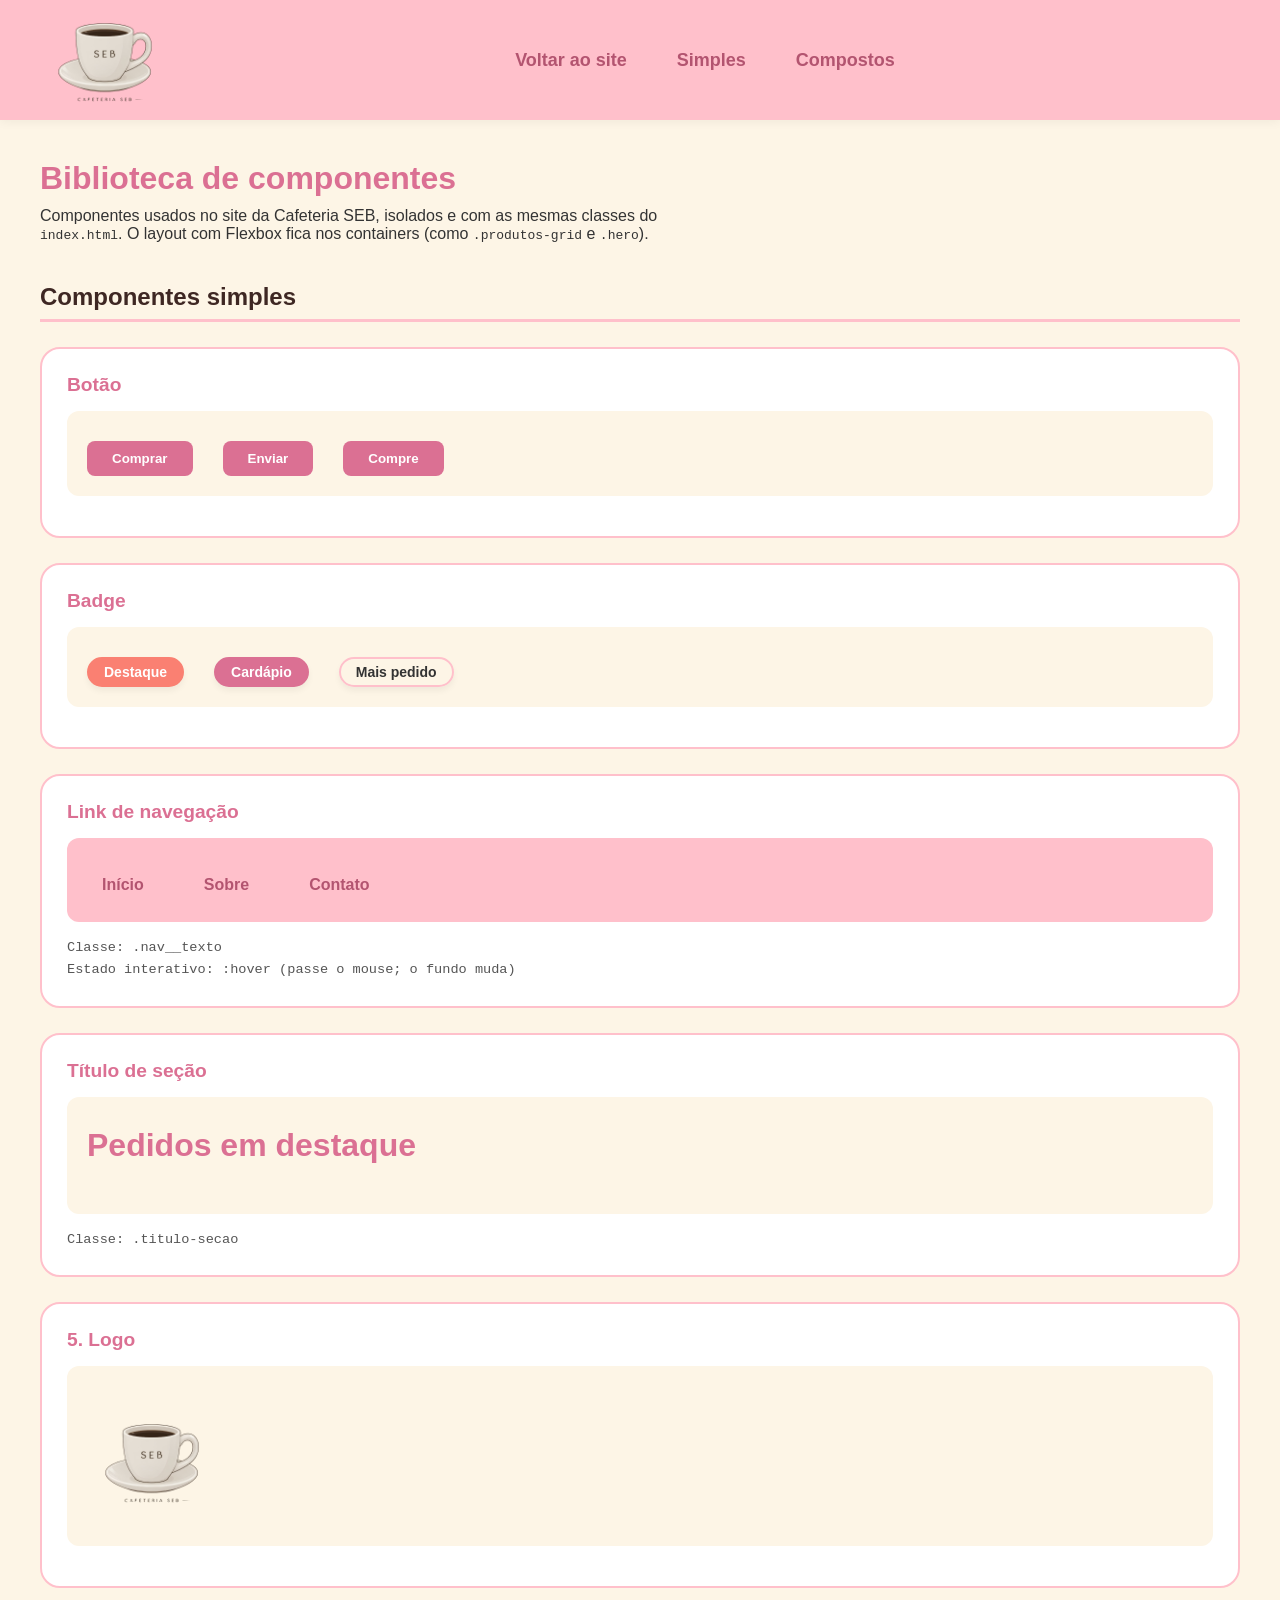
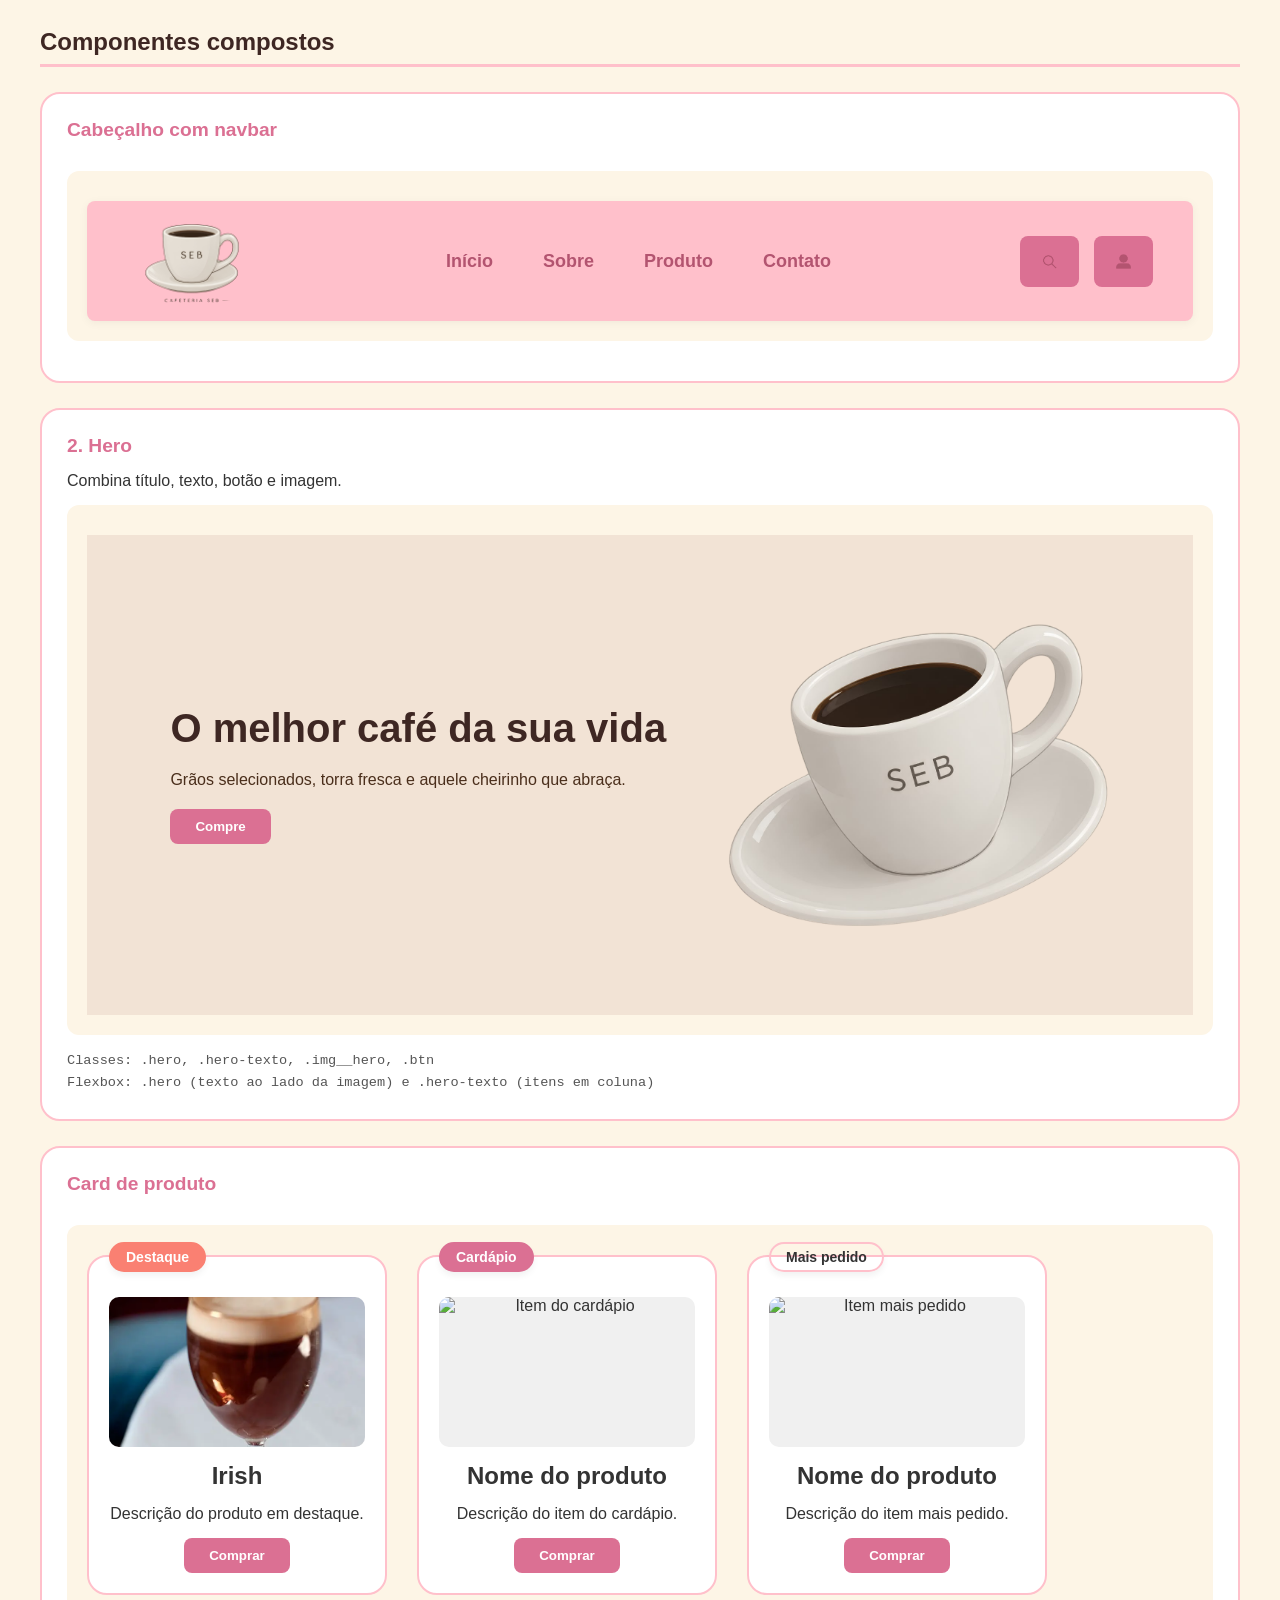
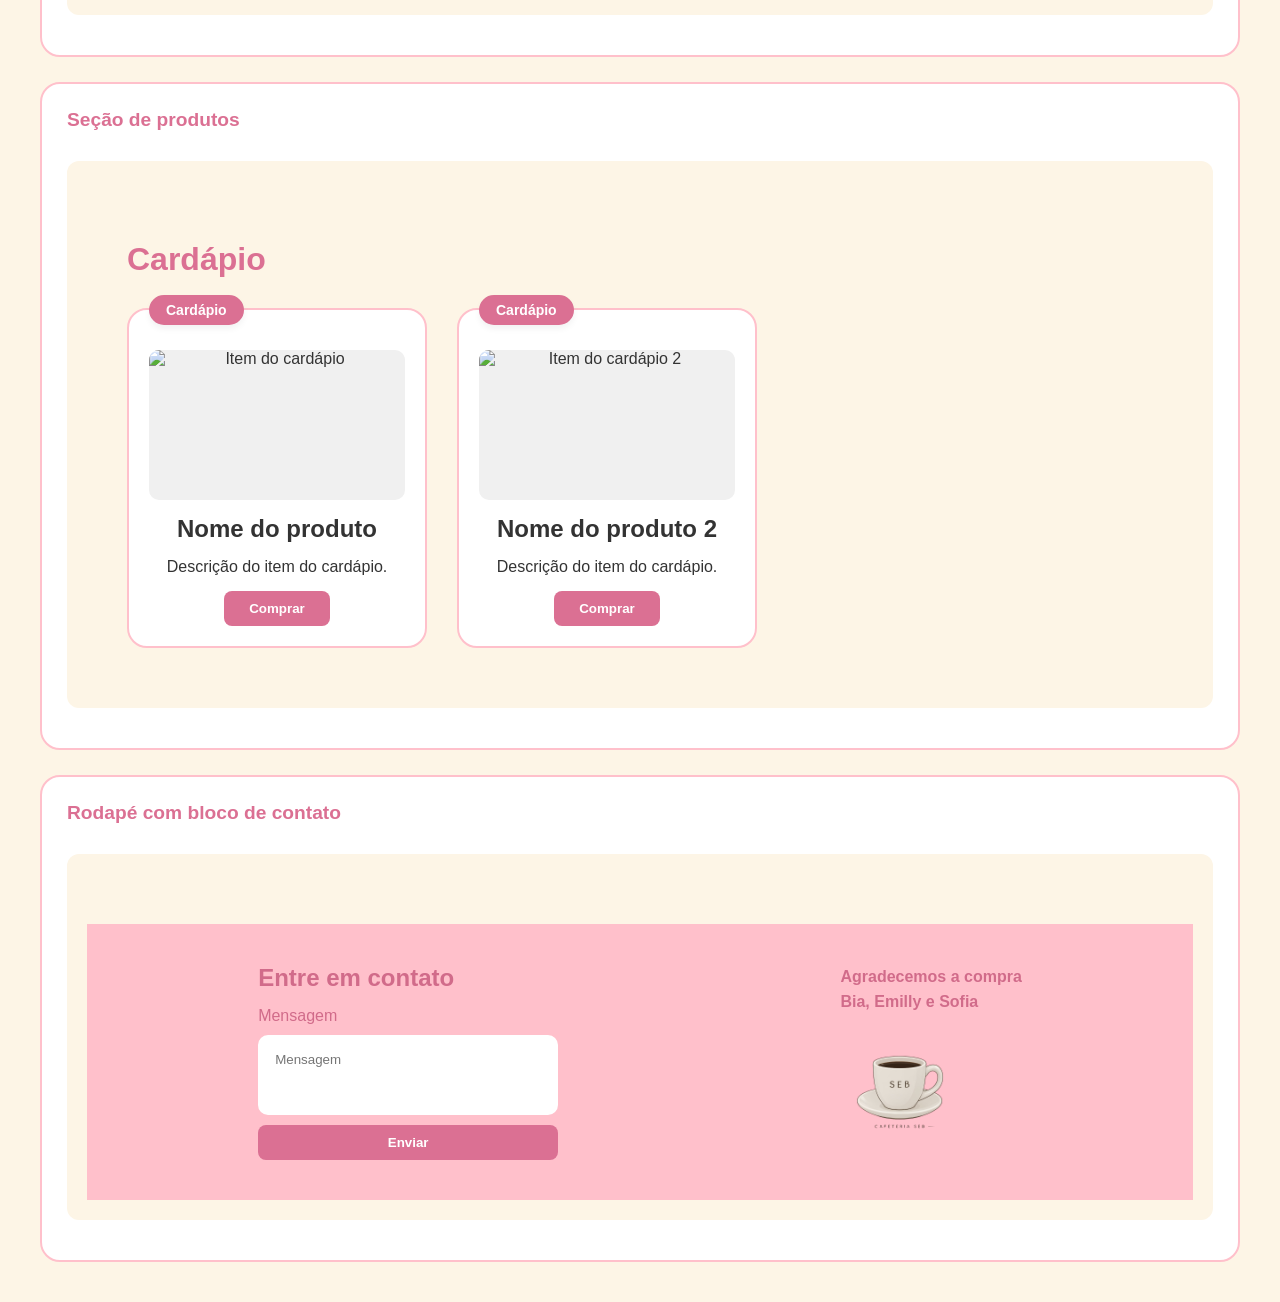
==== componentes.html @ c843b7af "componentes" ====
<!DOCTYPE html>
<html lang="pt-BR">
<head>
<meta charset="UTF-8">
<meta name="viewport" content="width=device-width, initial-scale=1">
<title>Componentes — Cafeteria SEB</title>
<link rel="stylesheet" href="style.css">
<link rel="stylesheet" href="componentes.css">
</head>
<body>

<header class="cabecalho">
    <div>
        <img src="foto_logo.png" alt="Logo da Cafeteria SEB" class="img__nav_bar">
    </div>
  <nav class="navbar">
    <ul>
      <li><a href="index.html" class="nav__texto">Voltar ao site</a></li>
      <li><a href="#simples" class="nav__texto">Simples</a></li>
      <li><a href="#compostos" class="nav__texto">Compostos</a></li>
    </ul>
  </nav>
  <div></div>
</header>

<main class="vitrine">

  <section class="vitrine__intro">
    <h1 class="vitrine__titulo">Biblioteca de componentes</h1>
    <p>Componentes usados no site da Cafeteria SEB, isolados e com as mesmas classes do <code>index.html</code>. O layout com Flexbox fica nos containers (como <code>.produtos-grid</code> e <code>.hero</code>).</p>
  </section>

  <section class="vitrine__grupo" id="simples">
    <h2 class="vitrine__subtitulo">Componentes simples</h2>

    <article class="vitrine__bloco">
      <h3 class="vitrine__nome">Botão</h3>
      <div class="vitrine__demo">
        <button type="button" class="btn">Comprar</button>
        <button type="button" class="btn">Enviar</button>
        <button type="button" class="btn">Compre</button>
      </div>
      <p class="vitrine__classes">
    
      </p>
    </article>

    <article class="vitrine__bloco">
      <h3 class="vitrine__nome">Badge</h3>
      <div class="vitrine__demo">
        <span class="badge badge--destaque vitrine__badge">Destaque</span>
        <span class="badge badge--cardapio vitrine__badge">Cardápio</span>
        <span class="badge badge--mais_pedido vitrine__badge">Mais pedido</span>
      </div>
      <p class="vitrine__classes">
       
      </p>
    </article>

    <article class="vitrine__bloco">
      <h3 class="vitrine__nome">Link de navegação</h3>
      <div class="vitrine__demo vitrine__demo--rosa">
        <a href="#simples" class="nav__texto">Início</a>
        <a href="#simples" class="nav__texto">Sobre</a>
        <a href="#simples" class="nav__texto">Contato</a>
      </div>
      <p class="vitrine__classes">
        Classe: .nav__texto<br>
        Estado interativo: :hover (passe o mouse; o fundo muda)
      </p>
    </article>

    <article class="vitrine__bloco">
      <h3 class="vitrine__nome">Título de seção</h3>
      <div class="vitrine__demo">
        <h2 class="titulo-secao">Pedidos em destaque</h2>
      </div>
      <p class="vitrine__classes">
        Classe: .titulo-secao
      </p>
    </article>

    <article class="vitrine__bloco">
      <h3 class="vitrine__nome">5. Logo</h3>
      <div class="vitrine__demo">
        <img src="foto_logo.png" alt="Logo da Cafeteria SEB" class="img__nav_bar">
      </div>
      <p class="vitrine__classes">

      </p>
    </article>
  </section>

  <section class="vitrine__grupo" id="compostos">
    <h2 class="vitrine__subtitulo">Componentes compostos</h2>

    <article class="vitrine__bloco">
      <h3 class="vitrine__nome">Cabeçalho com navbar</h3>
      <p></p>
      <div class="vitrine__demo vitrine__demo--coluna">
        <div class="cabecalho vitrine__estatico">
            <div>
                <img src="foto_logo.png" alt="Logo da Cafeteria SEB" class="img__nav_bar">
            </div>
          <nav class="navbar">
            <ul>
              <li><a href="#compostos" class="nav__texto">Início</a></li>
              <li><a href="#compostos" class="nav__texto">Sobre</a></li>
              <li><a href="#compostos" class="nav__texto">Produto</a></li>
              <li><a href="#compostos" class="nav__texto">Contato</a></li>
            </ul>
          </nav>
          <div>
            <button type="button" class="btn"><img src="foto_lupa.png" alt="Buscar"></button>
            <button type="button" class="btn"><img src="foto_avatar.png" alt="Minha conta"></button>
          </div>
        </div>
      </div>
      <p class="vitrine__classes">

      </p>
    </article>

    <article class="vitrine__bloco">
      <h3 class="vitrine__nome">2. Hero</h3>
      <p>Combina título, texto, botão e imagem.</p>
      <div class="vitrine__demo vitrine__demo--coluna">
        <section class="hero">
          <div class="hero-texto">
            <h1>O melhor café da sua vida</h1>
            <p>Grãos selecionados, torra fresca e aquele cheirinho que abraça.</p>
            <button type="button" class="btn">Compre</button>
          </div>
          <img src="foto_hero.png" alt="Xícara de café SEB" class="img__hero">
        </section>
      </div>
      <p class="vitrine__classes">
        Classes: .hero, .hero-texto, .img__hero, .btn<br>
        Flexbox: .hero (texto ao lado da imagem) e .hero-texto (itens em coluna)
      </p>
    </article>

    <article class="vitrine__bloco">
      <h3 class="vitrine__nome">Card de produto</h3>
      <p></p>
      <div class="vitrine__demo">
        <article class="card">
          <span class="badge badge--destaque">Destaque</span>
          <img src="cafe-irish.webp" alt="Café Irish">
          <h2>Irish</h2>
          <p>Descrição do produto em destaque.</p>
          <button type="button" class="btn">Comprar</button>
        </article>

        <article class="card">
          <span class="badge badge--cardapio">Cardápio</span>
          <img src="cardapio.jpg" alt="Item do cardápio">
          <h2>Nome do produto</h2>
          <p>Descrição do item do cardápio.</p>
          <button type="button" class="btn">Comprar</button>
        </article>

        <article class="card">
          <span class="badge badge--mais_pedido">Mais pedido</span>
          <img src="cardapio.jpg" alt="Item mais pedido">
          <h2>Nome do produto</h2>
          <p>Descrição do item mais pedido.</p>
          <button type="button" class="btn">Comprar</button>
        </article>
      </div>
      <p class="vitrine__classes">
        
      </p>
    </article>

    <article class="vitrine__bloco">
      <h3 class="vitrine__nome">Seção de produtos</h3>
      <p></p>
      <div class="vitrine__demo vitrine__demo--coluna">
        <section class="secao-produtos">
          <h2 class="titulo-secao">Cardápio</h2>

          <div class="produtos-grid">
            <article class="card">
              <span class="badge badge--cardapio">Cardápio</span>
              <img src="cardapio.jpg" alt="Item do cardápio">
              <h2>Nome do produto</h2>
              <p>Descrição do item do cardápio.</p>
              <button type="button" class="btn">Comprar</button>
            </article>

            <article class="card">
              <span class="badge badge--cardapio">Cardápio</span>
              <img src="cardapio.jpg" alt="Item do cardápio 2">
              <h2>Nome do produto 2</h2>
              <p>Descrição do item do cardápio.</p>
              <button type="button" class="btn">Comprar</button>
            </article>
          </div>
        </section>
      </div>
      <p class="vitrine__classes">
      </p>
    </article>

    <article class="vitrine__bloco">
      <h3 class="vitrine__nome">Rodapé com bloco de contato</h3>
      <p></p>
      <div class="vitrine__demo vitrine__demo--coluna">
        <footer>
          <section>
            <h2>Entre em contato</h2>
            <form onsubmit="return false">
              <label for="msg-demo">Mensagem</label>
              <textarea id="msg-demo" placeholder="Mensagem"></textarea>
              <button type="button" class="btn">Enviar</button>
            </form>
          </section>

          <div>
            <p>Agradecemos a compra<br>Bia, Emilly e Sofia</p>
            <img src="foto_logo.png" alt="Logo da Cafeteria SEB">
          </div>
        </footer>
      </div>
      <p class="vitrine__classes">
      </p>
    </article>
  </section>

</main>

</body>
</html>
---- style.css ----
/* PARTE INICIAL DO SITE */
body {
    background-color: #fdf5e6;
    font-family: 'Poppins', sans-serif;
    color: #333;
}

* {
    margin: 0;
    padding: 0;
    text-decoration: none;
    list-style-type: none;
    box-sizing: border-box;
}

.cabecalho {
    font-size: 18px;
    height: 120px;
    width: 100%;
    background-color: pink;
    display: flex;
    align-items: center;
    justify-content: space-between;
    padding: 0 40px;
    position: sticky;
    top: 0;
    z-index: 1000;
    box-shadow: 0 2px 10px rgba(0,0,0,0.05);
}

.navbar ul{
    display: flex;
    flex-direction: row;
    align-items: center;
    gap: 20px;
}

.nav__texto {
    background-color: transparent;
    padding: 8px 15px;
    border-radius: 8px;
    color: #b35470;
    font-weight: 600;
    transition: 0.3s;
}

.nav__texto:hover {
    background-color: palevioletred;
    color: white;
}

.img__nav_bar {
    height: 130px;
    vertical-align: middle;
}

.cabecalho > div {
    display: flex;
    gap: 15px;
}

.cabecalho .btn {
    padding: 8px 12px; 
    display: flex;
    align-items: center;
    justify-content: center;
}

.cabecalho .btn img {
    width: 35px; 
    height: 35px; 
    object-fit: contain;
}

/* CONFIGURAÇÕES DO HERO */
.hero {
    width: 100%;
    min-height: 350px;
    background-color: #f2e3d5; 
    color: #4a2e1b; 
    padding: 40px;
    display: flex;
    justify-content: space-evenly;
    align-items: center;
    margin: 0;
}

.hero-texto {
    max-width: 50%;
    display: flex;
    flex-direction: column;
    gap: 20px;
    align-items: flex-start;
}

.hero-texto h1 {
    font-size: 2.5rem;
    color: #3e2723; 
}

.img__hero {
    height: 400px; 
}

/* CONFIGURAÇÕES DOS BLOCOS DE PRODUTOS */
.secao-produtos {
    padding: 50px 40px 0 40px;
    display: flex;
    flex-direction: column;
    align-items: flex-start; 
}

.titulo-secao {
    font-size: 2rem;
    color: palevioletred;
    margin-bottom: 30px;
    text-align: left; 
    font-weight: 600;
}

.produtos-grid {
    display: flex;
    justify-content: flex-start; 
    gap: 30px;
    padding-bottom: 40px;
    flex-wrap: wrap;
    width: 100%;
}

/* CONFIGURAÇÕES DOS CARDS */
.card {
    position: relative;
    width: 300px;
    min-height: 250px;
    background-color: white;
    border: 2px solid pink;
    border-radius: 20px;
    padding: 40px 20px 20px 20px;
    display: flex;
    flex-direction: column;
    align-items: center;
    text-align: center;
    gap: 15px;
    transition: 0.3s;
}

.card:hover {
    transform: translateY(-5px);
    box-shadow: 0 10px 20px rgba(0,0,0,0.05);
}

.card img {
    width: 100%;
    height: 150px;
    object-fit: cover;
    border-radius: 10px;
    background-color: #f0f0f0;
}

/* CONFIGURAÇÕES DOS BADGES */
.badge {
    position: absolute;
    top: -15px;
    left: 20px;
    padding: 5px 15px;
    border-radius: 20px;
    border: 2px solid pink;
    font-weight: 600;
    font-size: 14px;
    box-shadow: 0 4px 6px rgba(0,0,0,0.05);
}

.badge--destaque {
    background-color: salmon;
    color: white;
    border-color: salmon;
}

.badge--cardapio {
    background-color: palevioletred;
    color: white;
    border-color: palevioletred;
}

.badge--mais-pedido {
    background-color: rgb(230, 173, 65);
    color: white;
    border-color: rgb(230, 173, 65);
}

/* CONFIGURAÇÕES DOS BOTÕES */
.btn {
    padding: 10px 25px;
    border-radius: 8px;
    background-color: palevioletred;
    color: white;
    border: none;
    cursor: pointer;
    font-weight: 600;
    font-family: 'Poppins', sans-serif;
    transition: 0.2s;
}

.btn:hover {
    background-color: #d16b8a;
}

/* CONFIGURAÇÕES DO RODAPÉ */
footer {
    background-color: pink;
    padding: 40px;
    display: flex;
    justify-content: space-around;
    align-items: flex-start;
    flex-wrap: wrap;
    gap: 20px;
    margin-top: 40px;
    color: #d16b8a;
}

footer form {
    display: flex;
    flex-direction: column;
    gap: 10px;
    margin-top: 15px;
}

footer textarea {
    padding: 15px;
    border-radius: 10px;
    border: 2px solid white;
    resize: none;
    height: 80px;
    width: 300px;
    font-family: 'Poppins', sans-serif;
}

footer textarea:focus {
    outline: none;
    border-color: palevioletred;
}

footer div p {
    font-weight: 600;
    line-height: 1.6;
}

footer img {
    width: 120px;
    height: auto;
    object-fit: contain;
    margin-top: 15px;
}

/*CONFIGURAÇÕES DOS COMPONENTES*/
.vitrine {
    padding: 40px;
    display: flex;
    flex-direction: column;
    gap: 40px;
}
 
.vitrine__intro {
    max-width: 700px;
    display: flex;
    flex-direction: column;
    gap: 10px;
}
 
.vitrine__titulo {
    font-size: 2rem;
    color: palevioletred;
}
 
.vitrine__grupo {
    display: flex;
    flex-direction: column;
    gap: 25px;
    scroll-margin-top: 140px; 
}
 
.vitrine__subtitulo {
    padding-bottom: 8px;
    border-bottom: 3px solid pink;
    font-size: 1.5rem;
    color: #3e2723;
}
 
.vitrine__bloco {
    padding: 25px;
    display: flex;
    flex-direction: column;
    gap: 15px;
    background-color: white;
    border: 2px solid pink;
    border-radius: 20px;
}
 
.vitrine__nome {
    font-size: 1.2rem;
    color: palevioletred;
}
 
.vitrine__demo {
    padding: 30px 20px 20px 20px;
    display: flex;
    flex-wrap: wrap;
    align-items: flex-start;
    gap: 30px;
    background-color: #fdf5e6;
    border-radius: 12px;
}

.vitrine__demo--coluna {
    flex-direction: column;
    align-items: stretch;
}

.vitrine__demo--rosa {
    background-color: pink;
}
 
.vitrine__classes {
    font-family: monospace;
    font-size: 0.85rem;
    line-height: 1.6;
    color: #555;
}

.vitrine__estatico {
    position: static;
    border-radius: 8px;
}

.vitrine__badge {
    position: static;
}
 
@media (max-width: 700px) {
    .vitrine {
        padding: 20px;
    }
}
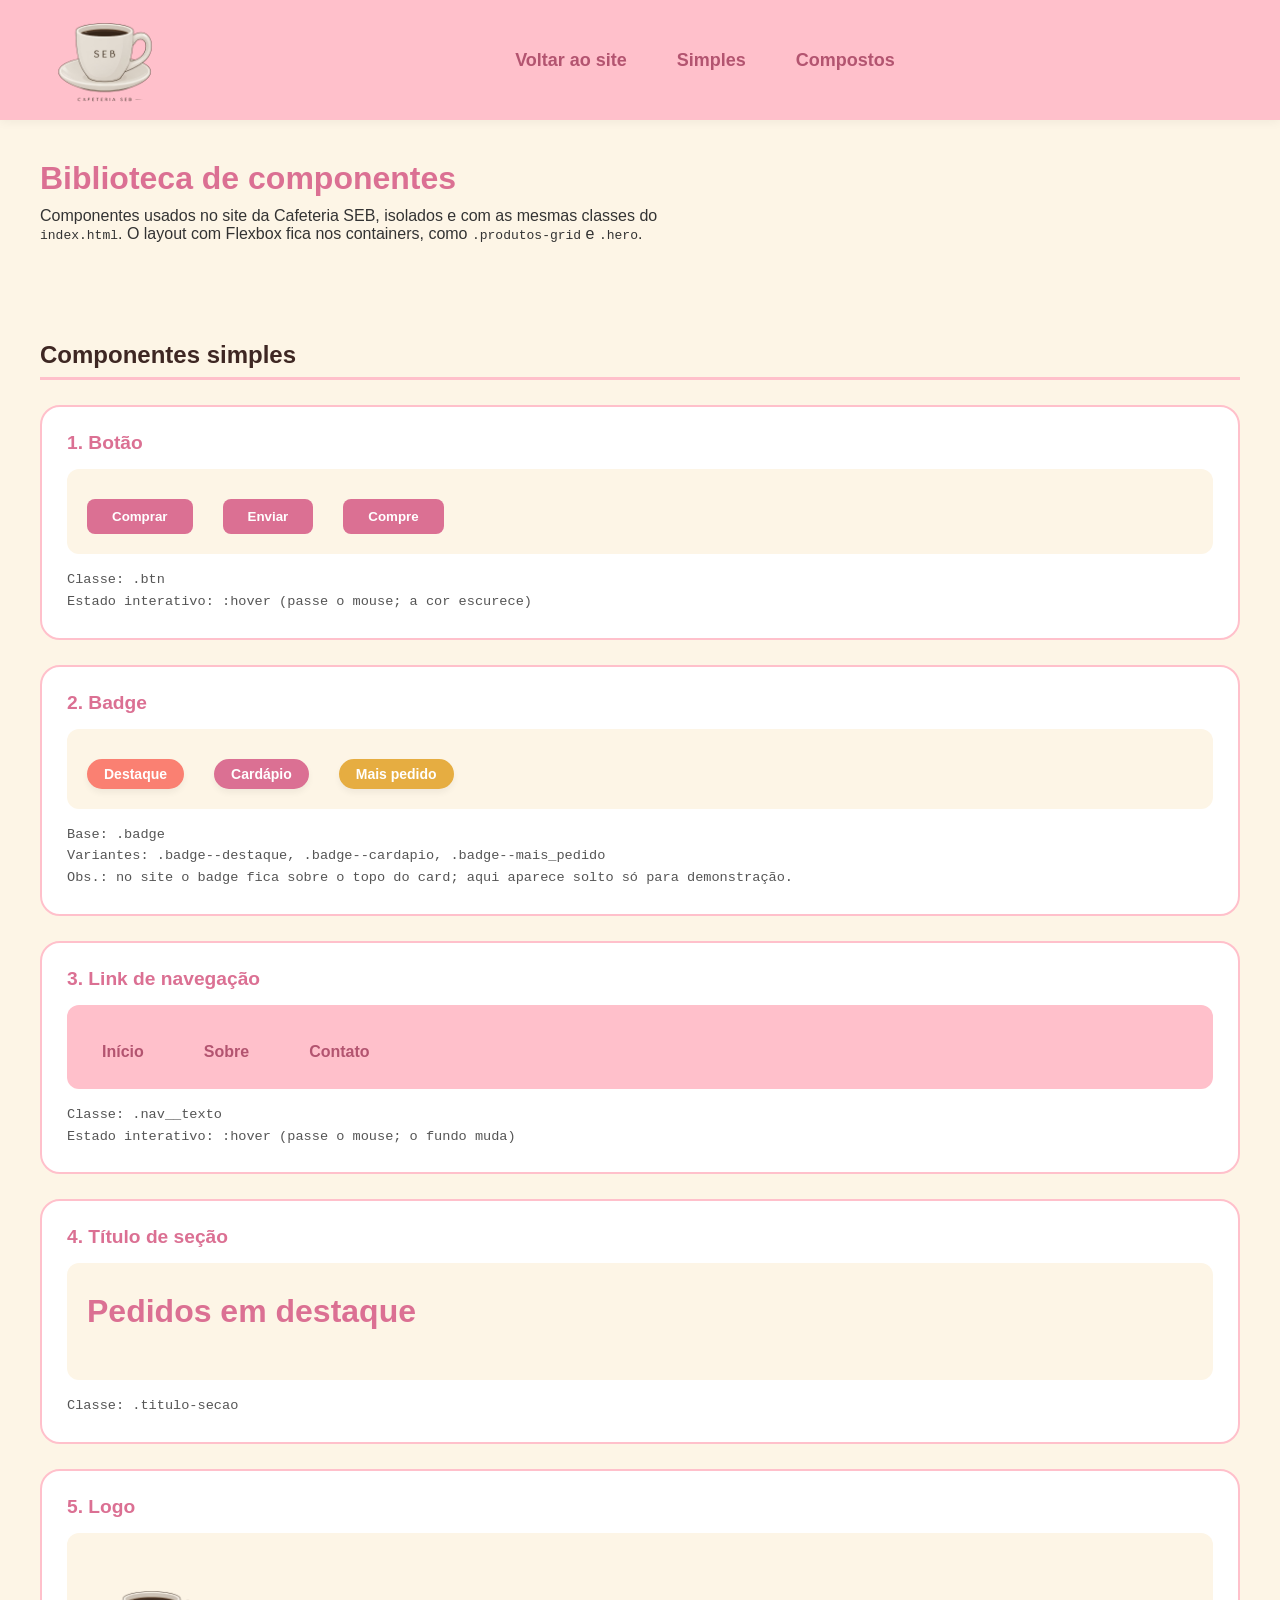
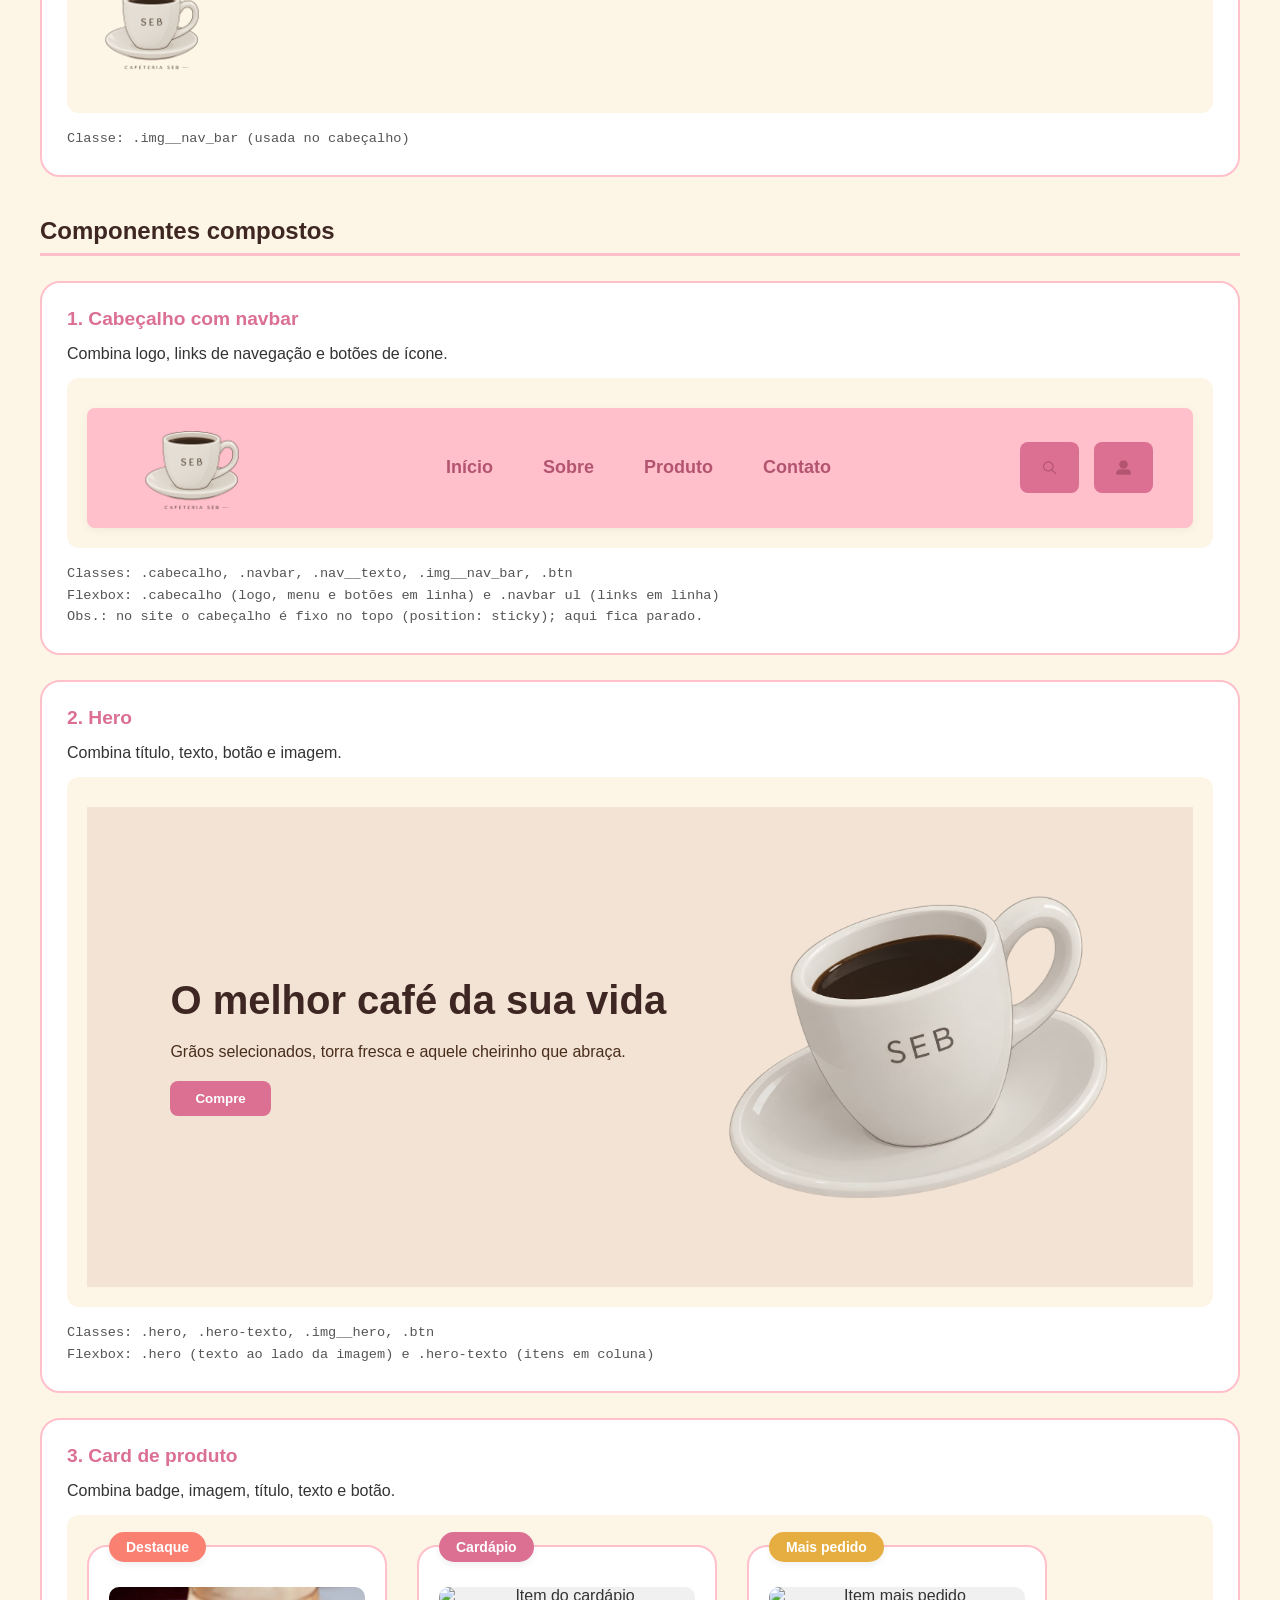
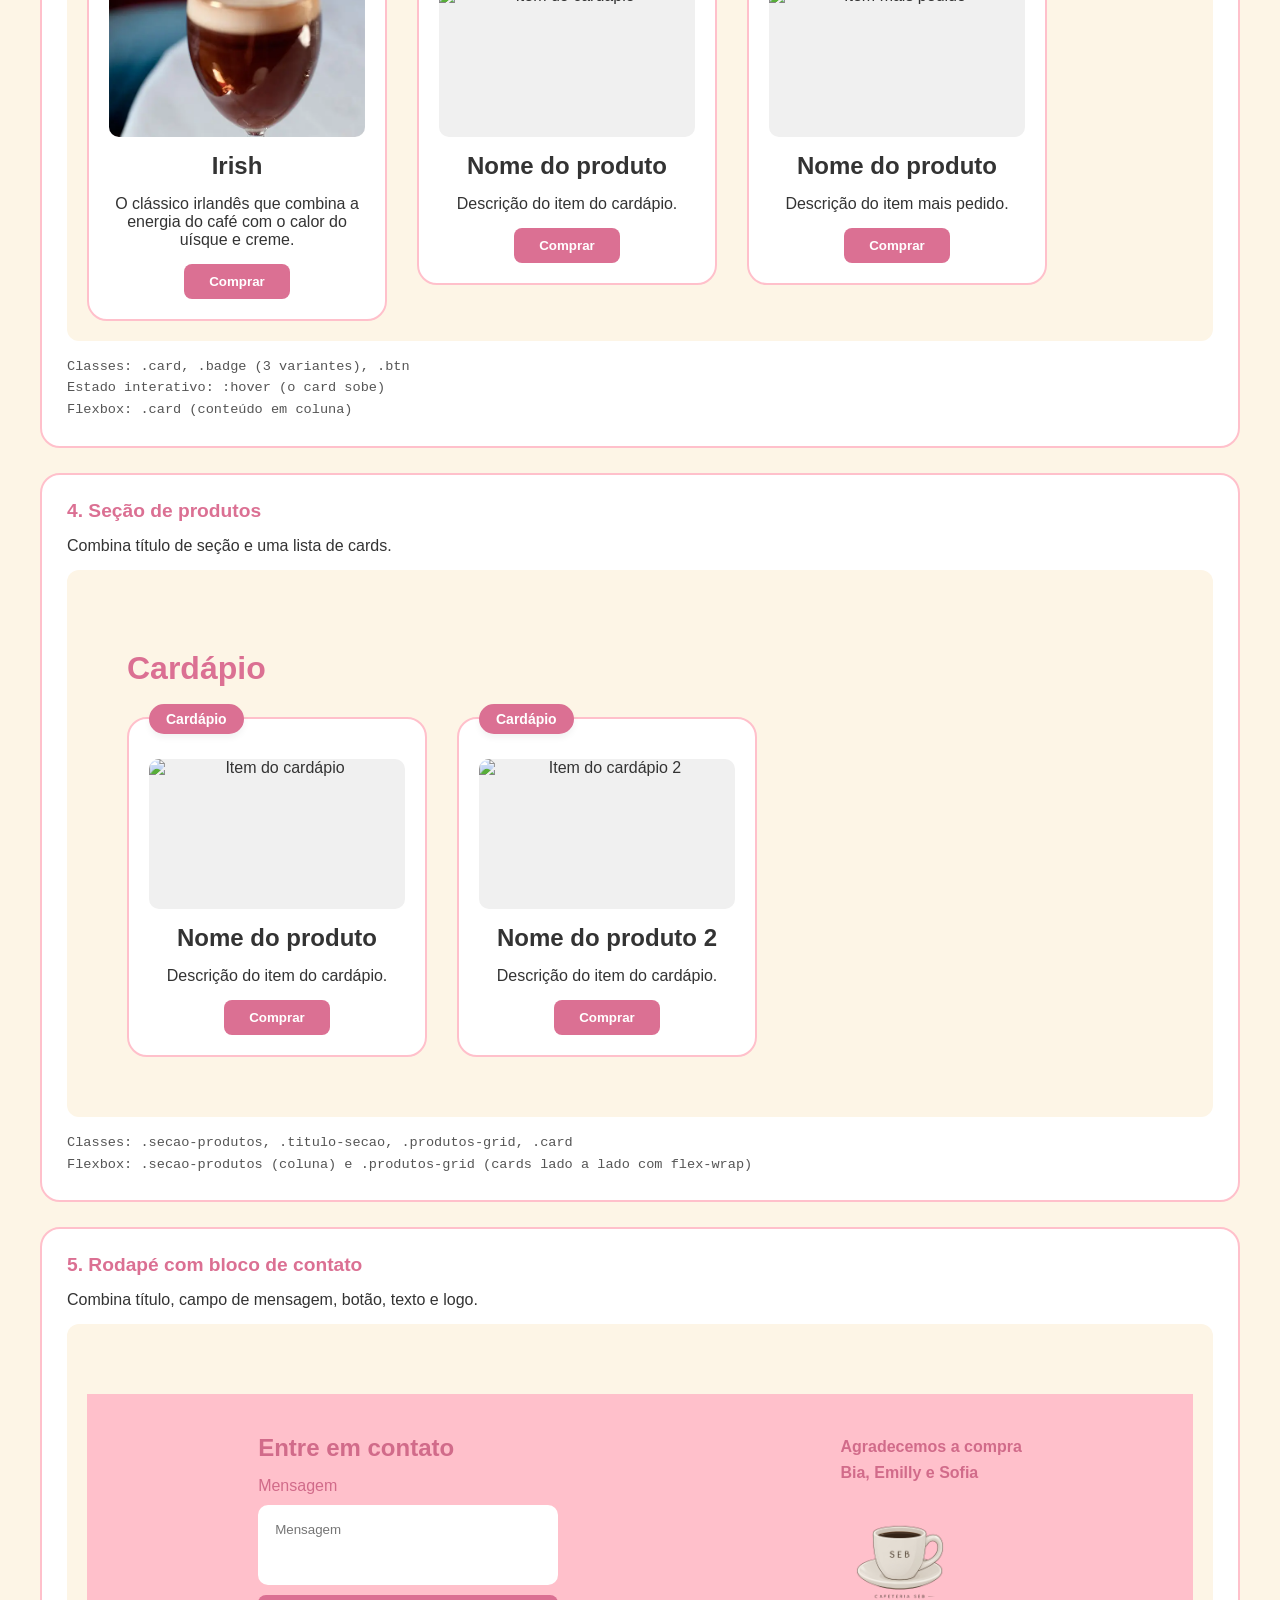
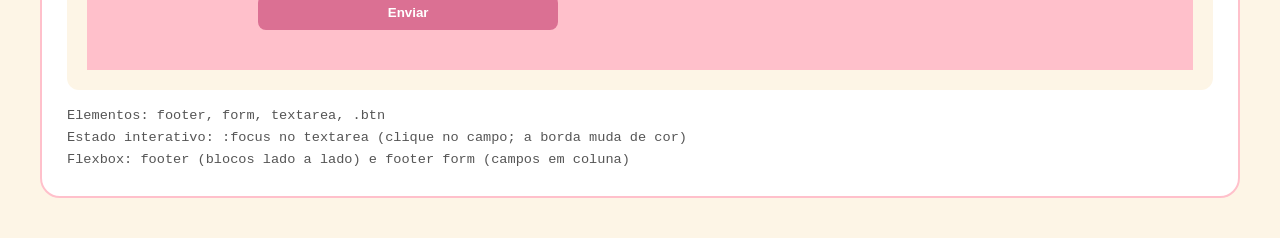
==== commit ce727d1a: "componentes" ====
--- a/componentes.html
+++ b/componentes.html
@@ -27,38 +27,43 @@
 
   <section class="vitrine__intro">
     <h1 class="vitrine__titulo">Biblioteca de componentes</h1>
-    <p>Componentes usados no site da Cafeteria SEB, isolados e com as mesmas classes do <code>index.html</code>. O layout com Flexbox fica nos containers (como <code>.produtos-grid</code> e <code>.hero</code>).</p>
+    <p>Componentes usados no site da Cafeteria SEB, isolados e com as mesmas classes do <code>index.html</code>. O layout com Flexbox fica nos containers, como <code>.produtos-grid</code> e <code>.hero</code>.</p>
   </section>
-
+  <br>
+
+  <!--COMPONENTES SIMPLES-->
   <section class="vitrine__grupo" id="simples">
     <h2 class="vitrine__subtitulo">Componentes simples</h2>
 
     <article class="vitrine__bloco">
-      <h3 class="vitrine__nome">Botão</h3>
+      <h3 class="vitrine__nome">1. Botão</h3>
       <div class="vitrine__demo">
         <button type="button" class="btn">Comprar</button>
         <button type="button" class="btn">Enviar</button>
         <button type="button" class="btn">Compre</button>
       </div>
       <p class="vitrine__classes">
-    
-      </p>
-    </article>
-
-    <article class="vitrine__bloco">
-      <h3 class="vitrine__nome">Badge</h3>
+        Classe: .btn<br>
+        Estado interativo: :hover (passe o mouse; a cor escurece)
+      </p>
+    </article>
+
+    <article class="vitrine__bloco">
+      <h3 class="vitrine__nome">2. Badge</h3>
       <div class="vitrine__demo">
         <span class="badge badge--destaque vitrine__badge">Destaque</span>
         <span class="badge badge--cardapio vitrine__badge">Cardápio</span>
-        <span class="badge badge--mais_pedido vitrine__badge">Mais pedido</span>
-      </div>
-      <p class="vitrine__classes">
-       
-      </p>
-    </article>
-
-    <article class="vitrine__bloco">
-      <h3 class="vitrine__nome">Link de navegação</h3>
+        <span class="badge badge--mais-pedido vitrine__badge">Mais pedido</span>
+      </div>
+      <p class="vitrine__classes">
+        Base: .badge<br>
+        Variantes: .badge--destaque, .badge--cardapio, .badge--mais_pedido<br>
+        Obs.: no site o badge fica sobre o topo do card; aqui aparece solto só para demonstração.
+      </p>
+    </article>
+
+    <article class="vitrine__bloco">
+      <h3 class="vitrine__nome">3. Link de navegação</h3>
       <div class="vitrine__demo vitrine__demo--rosa">
         <a href="#simples" class="nav__texto">Início</a>
         <a href="#simples" class="nav__texto">Sobre</a>
@@ -71,7 +76,7 @@
     </article>
 
     <article class="vitrine__bloco">
-      <h3 class="vitrine__nome">Título de seção</h3>
+      <h3 class="vitrine__nome">4. Título de seção</h3>
       <div class="vitrine__demo">
         <h2 class="titulo-secao">Pedidos em destaque</h2>
       </div>
@@ -86,17 +91,19 @@
         <img src="foto_logo.png" alt="Logo da Cafeteria SEB" class="img__nav_bar">
       </div>
       <p class="vitrine__classes">
-
+        Classe: .img__nav_bar (usada no cabeçalho)
       </p>
     </article>
   </section>
 
+
+  <!--COMPONENTES COMPOSTOS-->
   <section class="vitrine__grupo" id="compostos">
     <h2 class="vitrine__subtitulo">Componentes compostos</h2>
 
     <article class="vitrine__bloco">
-      <h3 class="vitrine__nome">Cabeçalho com navbar</h3>
-      <p></p>
+      <h3 class="vitrine__nome">1. Cabeçalho com navbar</h3>
+      <p>Combina logo, links de navegação e botões de ícone.</p>
       <div class="vitrine__demo vitrine__demo--coluna">
         <div class="cabecalho vitrine__estatico">
             <div>
@@ -117,7 +124,9 @@
         </div>
       </div>
       <p class="vitrine__classes">
-
+        Classes: .cabecalho, .navbar, .nav__texto, .img__nav_bar, .btn<br>
+        Flexbox: .cabecalho (logo, menu e botões em linha) e .navbar ul (links em linha)<br>
+        Obs.: no site o cabeçalho é fixo no topo (position: sticky); aqui fica parado.
       </p>
     </article>
 
@@ -141,14 +150,14 @@
     </article>
 
     <article class="vitrine__bloco">
-      <h3 class="vitrine__nome">Card de produto</h3>
-      <p></p>
+      <h3 class="vitrine__nome">3. Card de produto</h3>
+      <p>Combina badge, imagem, título, texto e botão.</p>
       <div class="vitrine__demo">
         <article class="card">
           <span class="badge badge--destaque">Destaque</span>
           <img src="cafe-irish.webp" alt="Café Irish">
           <h2>Irish</h2>
-          <p>Descrição do produto em destaque.</p>
+          <p>O clássico irlandês que combina a energia do café com o calor do uísque e creme.</p>
           <button type="button" class="btn">Comprar</button>
         </article>
 
@@ -161,7 +170,7 @@
         </article>
 
         <article class="card">
-          <span class="badge badge--mais_pedido">Mais pedido</span>
+          <span class="badge badge--mais-pedido">Mais pedido</span>
           <img src="cardapio.jpg" alt="Item mais pedido">
           <h2>Nome do produto</h2>
           <p>Descrição do item mais pedido.</p>
@@ -169,13 +178,15 @@
         </article>
       </div>
       <p class="vitrine__classes">
-        
-      </p>
-    </article>
-
-    <article class="vitrine__bloco">
-      <h3 class="vitrine__nome">Seção de produtos</h3>
-      <p></p>
+        Classes: .card, .badge (3 variantes), .btn<br>
+        Estado interativo: :hover (o card sobe)<br>
+        Flexbox: .card (conteúdo em coluna)
+      </p>
+    </article>
+
+    <article class="vitrine__bloco">
+      <h3 class="vitrine__nome">4. Seção de produtos</h3>
+      <p>Combina título de seção e uma lista de cards.</p>
       <div class="vitrine__demo vitrine__demo--coluna">
         <section class="secao-produtos">
           <h2 class="titulo-secao">Cardápio</h2>
@@ -200,12 +211,14 @@
         </section>
       </div>
       <p class="vitrine__classes">
-      </p>
-    </article>
-
-    <article class="vitrine__bloco">
-      <h3 class="vitrine__nome">Rodapé com bloco de contato</h3>
-      <p></p>
+        Classes: .secao-produtos, .titulo-secao, .produtos-grid, .card<br>
+        Flexbox: .secao-produtos (coluna) e .produtos-grid (cards lado a lado com flex-wrap)
+      </p>
+    </article>
+
+    <article class="vitrine__bloco">
+      <h3 class="vitrine__nome">5. Rodapé com bloco de contato</h3>
+      <p>Combina título, campo de mensagem, botão, texto e logo.</p>
       <div class="vitrine__demo vitrine__demo--coluna">
         <footer>
           <section>
@@ -224,6 +237,9 @@
         </footer>
       </div>
       <p class="vitrine__classes">
+        Elementos: footer, form, textarea, .btn<br>
+        Estado interativo: :focus no textarea (clique no campo; a borda muda de cor)<br>
+        Flexbox: footer (blocos lado a lado) e footer form (campos em coluna)
       </p>
     </article>
   </section>
--- a/style.css
+++ b/style.css
@@ -250,95 +250,4 @@
     height: auto;
     object-fit: contain;
     margin-top: 15px;
-}
-
-/*CONFIGURAÇÕES DOS COMPONENTES*/
-.vitrine {
-    padding: 40px;
-    display: flex;
-    flex-direction: column;
-    gap: 40px;
-}
- 
-.vitrine__intro {
-    max-width: 700px;
-    display: flex;
-    flex-direction: column;
-    gap: 10px;
-}
- 
-.vitrine__titulo {
-    font-size: 2rem;
-    color: palevioletred;
-}
- 
-.vitrine__grupo {
-    display: flex;
-    flex-direction: column;
-    gap: 25px;
-    scroll-margin-top: 140px; 
-}
- 
-.vitrine__subtitulo {
-    padding-bottom: 8px;
-    border-bottom: 3px solid pink;
-    font-size: 1.5rem;
-    color: #3e2723;
-}
- 
-.vitrine__bloco {
-    padding: 25px;
-    display: flex;
-    flex-direction: column;
-    gap: 15px;
-    background-color: white;
-    border: 2px solid pink;
-    border-radius: 20px;
-}
- 
-.vitrine__nome {
-    font-size: 1.2rem;
-    color: palevioletred;
-}
- 
-.vitrine__demo {
-    padding: 30px 20px 20px 20px;
-    display: flex;
-    flex-wrap: wrap;
-    align-items: flex-start;
-    gap: 30px;
-    background-color: #fdf5e6;
-    border-radius: 12px;
-}
-
-.vitrine__demo--coluna {
-    flex-direction: column;
-    align-items: stretch;
-}
-
-.vitrine__demo--rosa {
-    background-color: pink;
-}
- 
-.vitrine__classes {
-    font-family: monospace;
-    font-size: 0.85rem;
-    line-height: 1.6;
-    color: #555;
-}
-
-.vitrine__estatico {
-    position: static;
-    border-radius: 8px;
-}
-
-.vitrine__badge {
-    position: static;
-}
- 
-@media (max-width: 700px) {
-    .vitrine {
-        padding: 20px;
-    }
-}
- +}
--- a/componentes.css
+++ b/componentes.css
@@ -0,0 +1,89 @@
+.vitrine {
+    padding: 40px;
+    display: flex;
+    flex-direction: column;
+    gap: 40px;
+}
+ 
+.vitrine__intro {
+    max-width: 700px;
+    display: flex;
+    flex-direction: column;
+    gap: 10px;
+}
+ 
+.vitrine__titulo {
+    font-size: 2rem;
+    color: palevioletred;
+}
+ 
+.vitrine__grupo {
+    display: flex;
+    flex-direction: column;
+    gap: 25px;
+    scroll-margin-top: 140px; 
+}
+ 
+.vitrine__subtitulo {
+    padding-bottom: 8px;
+    border-bottom: 3px solid pink;
+    font-size: 1.5rem;
+    color: #3e2723;
+}
+ 
+.vitrine__bloco {
+    padding: 25px;
+    display: flex;
+    flex-direction: column;
+    gap: 15px;
+    background-color: white;
+    border: 2px solid pink;
+    border-radius: 20px;
+}
+ 
+.vitrine__nome {
+    font-size: 1.2rem;
+    color: palevioletred;
+}
+ 
+.vitrine__demo {
+    padding: 30px 20px 20px 20px;
+    display: flex;
+    flex-wrap: wrap;
+    align-items: flex-start;
+    gap: 30px;
+    background-color: #fdf5e6;
+    border-radius: 12px;
+}
+
+.vitrine__demo--coluna {
+    flex-direction: column;
+    align-items: stretch;
+}
+
+.vitrine__demo--rosa {
+    background-color: pink;
+}
+ 
+.vitrine__classes {
+    font-family: monospace;
+    font-size: 0.85rem;
+    line-height: 1.6;
+    color: #555;
+}
+
+.vitrine__estatico {
+    position: static;
+    border-radius: 8px;
+}
+
+.vitrine__badge {
+    position: static;
+}
+ 
+@media (max-width: 700px) {
+    .vitrine {
+        padding: 20px;
+    }
+}
+ 
